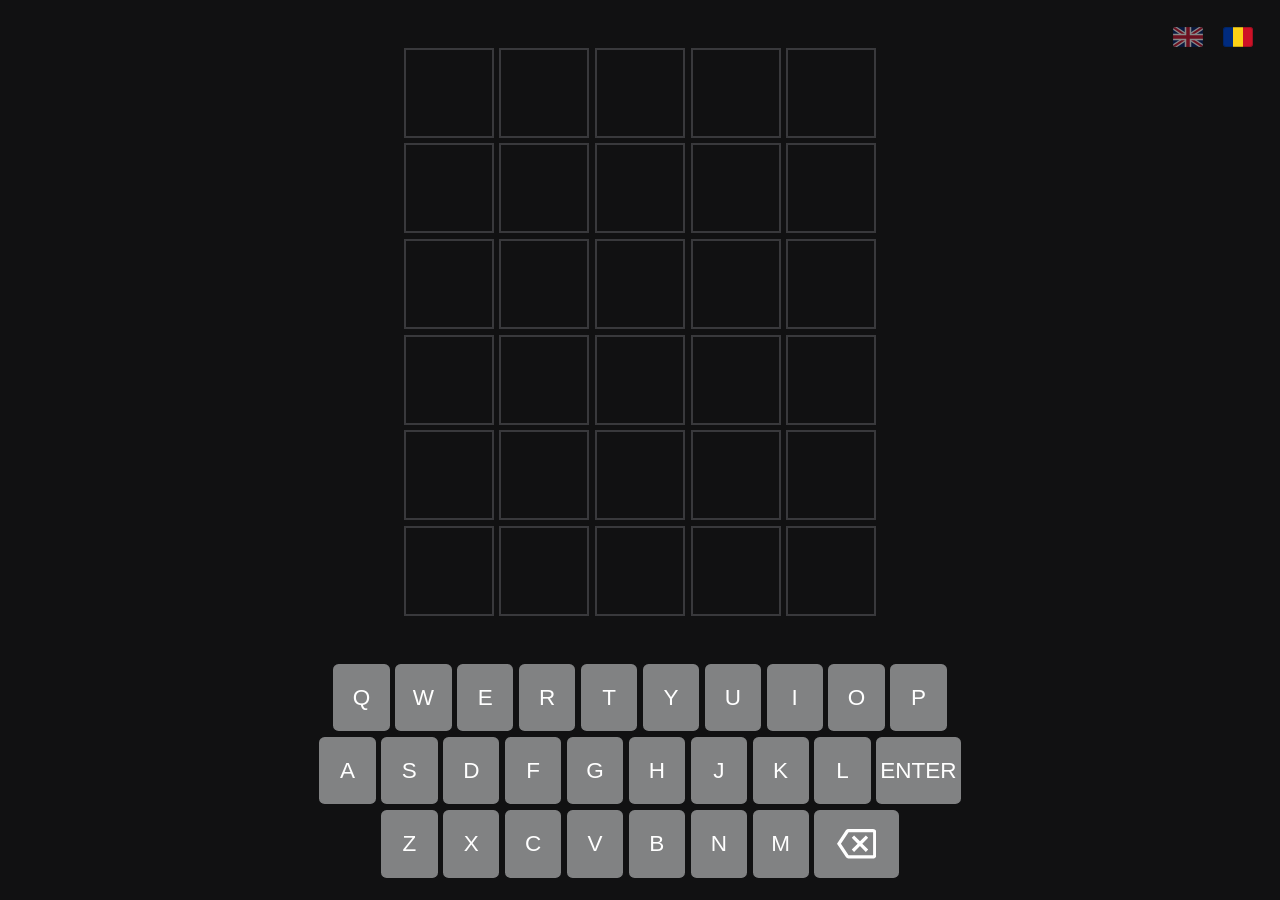
==== index-ro.html @ 26b3f4b2 "Multilanguage (ro/en) version" ====
<!doctype html>
<html lang="ro">
  <head>
    <meta charset="UTF-8" />
    <link rel="icon" href="favicon.ico" />
    <meta http-equiv="X-UA-Compatible" content="IE=edge" />
    <meta name="viewport" content="width=device-width, initial-scale=1.0" />
    <link rel="stylesheet" href="styles.css" />
    <script src="words-ro.js" defer></script>
    <script src="script.js" defer></script>
    <title>Ghicește cuvântul 😀</title>
  </head>

  <body>
    <nav class="language-switcher" aria-label="Select language">
      <a class="language-link inactive" href="index.html" aria-label="English version">
        <img src="gb.svg" alt="" width="30" height="20" />
      </a>
      <span class="language-link active" aria-current="page" aria-label="Versiunea în limba română">
        <img src="ro.svg" alt="" width="30" height="20" />
      </span>
    </nav>
    <div class="alert-container" data-alert-container></div>
    <div data-guess-grid class="guess-grid">
      <div class="tile"></div>
      <div class="tile"></div>
      <div class="tile"></div>
      <div class="tile"></div>
      <div class="tile"></div>
      <div class="tile"></div>
      <div class="tile"></div>
      <div class="tile"></div>
      <div class="tile"></div>
      <div class="tile"></div>
      <div class="tile"></div>
      <div class="tile"></div>
      <div class="tile"></div>
      <div class="tile"></div>
      <div class="tile"></div>
      <div class="tile"></div>
      <div class="tile"></div>
      <div class="tile"></div>
      <div class="tile"></div>
      <div class="tile"></div>
      <div class="tile"></div>
      <div class="tile"></div>
      <div class="tile"></div>
      <div class="tile"></div>
      <div class="tile"></div>
      <div class="tile"></div>
      <div class="tile"></div>
      <div class="tile"></div>
      <div class="tile"></div>
      <div class="tile"></div>
    </div>
    <div data-keyboard class="keyboard">
      <div class="keyboard-row">
        <button class="key" data-key="Q">Q</button>
        <button class="key" data-key="W">W</button>
        <button class="key" data-key="E">E</button>
        <button class="key" data-key="R">R</button>
        <button class="key" data-key="T">T</button>
        <button class="key" data-key="Y">Y</button>
        <button class="key" data-key="U">U</button>
        <button class="key" data-key="I">I</button>
        <button class="key" data-key="O">O</button>
        <button class="key" data-key="P">P</button>
      </div>
      <div class="keyboard-row">
        <button class="key" data-key="A">A</button>
        <button class="key" data-key="S">S</button>
        <button class="key" data-key="D">D</button>
        <button class="key" data-key="F">F</button>
        <button class="key" data-key="G">G</button>
        <button class="key" data-key="H">H</button>
        <button class="key" data-key="J">J</button>
        <button class="key" data-key="K">K</button>
        <button class="key" data-key="L">L</button>
        <button data-enter class="key large">ENTER</button>
      </div>
      <div class="keyboard-row">
        <button class="key" data-key="Z">Z</button>
        <button class="key" data-key="X">X</button>
        <button class="key" data-key="C">C</button>
        <button class="key" data-key="V">V</button>
        <button class="key" data-key="B">B</button>
        <button class="key" data-key="N">N</button>
        <button class="key" data-key="M">M</button>
        <button data-delete class="key large">
          <!-- DELETE key -->
          <svg xmlns="http://www.w3.org/2000/svg" height="12" viewBox="0 0 24 24" width="24">
            <path
              data-delete
              fill="var(--color-tone-1)"
              d="M22 3H7c-.69 0-1.23.35-1.59.88L0 12l5.41 8.11c.36.53.9.89 1.59.89h15c1.1 0 2-.9 2-2V5c0-1.1-.9-2-2-2zm0 16H7.07L2.4 12l4.66-7H22v14zm-11.59-2L14 13.41 17.59 17 19 15.59 15.41 12 19 8.41 17.59 7 14 10.59 10.41 7 9 8.41 12.59 12 9 15.59z"
            ></path>
          </svg>
        </button>
      </div>
    </div>
  </body>
</html>
---- styles.css ----
*,
*::after,
*::before {
  box-sizing: border-box;
  font-family: Arial, Helvetica, sans-serif;
}

body {
  background-color: hsl(240, 3%, 7%);
  display: flex;
  flex-direction: column;
  min-height: 100vh;
  margin: 0;
  padding: 1em;
  font-size: clamp(0.5rem, 2.5vmin, 1.5rem);
}

.language-switcher {
  position: fixed;
  top: 1em;
  right: 1em;
  z-index: 1;
  display: flex;
  gap: 0.5em;
}

.language-link {
  display: flex;
  padding: 0.2em;
  border-radius: 0.25em;
}

.language-link:hover,
.language-link:focus-visible {
  background-color: hsl(0 0% 100% / 15%);
}

.language-link[aria-current="page"] {
  cursor: default;
}

.language-link img {
  display: block;
}

.language-link.inactive img {
  opacity: 50%;
}
.language-link.inactive:hover img {
  opacity: 100%;
  cursor: pointer;
}

.keyboard {
  display: flex;
  flex-direction: column;
  align-items: center;
  gap: 0.25em;
}

.keyboard-row {
  display: flex;
  justify-content: center;
  gap: 0.25em;
  height: 3em;
}

.key {
  font-size: inherit;
  width: 2.5em;
  border: none;
  padding: 0;
  display: flex;
  justify-content: center;
  align-items: center;
  background-color: hsl(
    var(--hue, 200),
    var(--saturation, 1%),
    calc(var(--lightness--offset, 0%) + var(--lightness, 51%))
  );
  color: white;
  fill: white; /* fost delete button */
  border-radius: 0.25em;
  cursor: pointer;
  user-select: none;
}

.key.large {
  width: 3.75em;
}

.key > svg {
  width: 1.75em;
  height: 1.75em;
}

.key:hover,
.key:focus {
  --lightness--offset: 15%;
}

.key.wrong {
  --lightness: 23%;
}

.key.wrong-location {
  --hue: 49;
  --saturation: 51%;
  --lightness: 47%;
}

.key.correct {
  --hue: 115;
  --saturation: 29%;
  --lightness: 43%;
}

.guess-grid {
  display: grid;
  justify-content: center;
  align-content: center;
  flex-grow: 1;
  grid-template-columns: repeat(5, 4em);
  grid-template-rows: repeat(6, 4em);
  gap: 0.25em;
  margin-bottom: 1em;
}

.tile {
  font-size: 2em;
  color: white;
  border: 0.05em solid hsl(240, 2%, 23%);
  text-transform: uppercase;
  font-weight: bold;
  display: flex;
  justify-content: center;
  align-items: center;
  user-select: none;
  transition: transform 250ms linear;
}

.tile[data-state="active"] {
  border-color: hsl(200, 1%, 34%);
}

.tile[data-state="wrong"] {
  border: none;
  background-color: hsl(240, 2%, 23%);
}

.tile[data-state="wrong-location"] {
  border: none;
  background-color: hsl(49, 51%, 47%);
}

.tile[data-state="correct"] {
  border: none;
  background-color: hsl(115, 29%, 43%);
}

.tile.flip {
  transform: rotateX(90deg);
}

.tile.shake {
  animation: shake 250ms ease-in-out;
}
@keyframes shake {
  10% {
    transform: translateX(-5%);
  }
  30% {
    transform: translateX(5%);
  }
  50% {
    transform: translateX(-7.5%);
  }
  70% {
    transform: translateX(7.5%);
  }
  90% {
    transform: translateX(-5%);
  }
  100% {
    transform: translateX(0%);
  }
}

.tile.dance {
  animation: dance 500ms ease-in-out;
}
@keyframes dance {
  20% {
    transform: translateY(-50%);
  }
  40% {
    transform: translateY(5%);
  }
  60% {
    transform: translateY(-25%);
  }
  80% {
    transform: translateY(-3%);
  }
  90% {
    transform: translateY(-5%);
  }
  100% {
    transform: translateY(0%);
  }
}

.alert-container {
  position: fixed;
  top: 10vh;
  left: 50vw;
  transform: translateX(-50%);
  z-index: 1;
  display: flex;
  flex-direction: column;
  align-items: center;
}

.alert {
  pointer-events: none;
  background-color: hsl(204, 7%, 85%);
  padding: 0.75em;
  border-radius: 0.25em;
  opacity: 1;
  transition: opacity 500ms ease-in-out;
  margin-bottom: 0.5em;
}

.alert:last-child {
  margin-bottom: 0;
}

.alert.hide {
  opacity: 0;
}
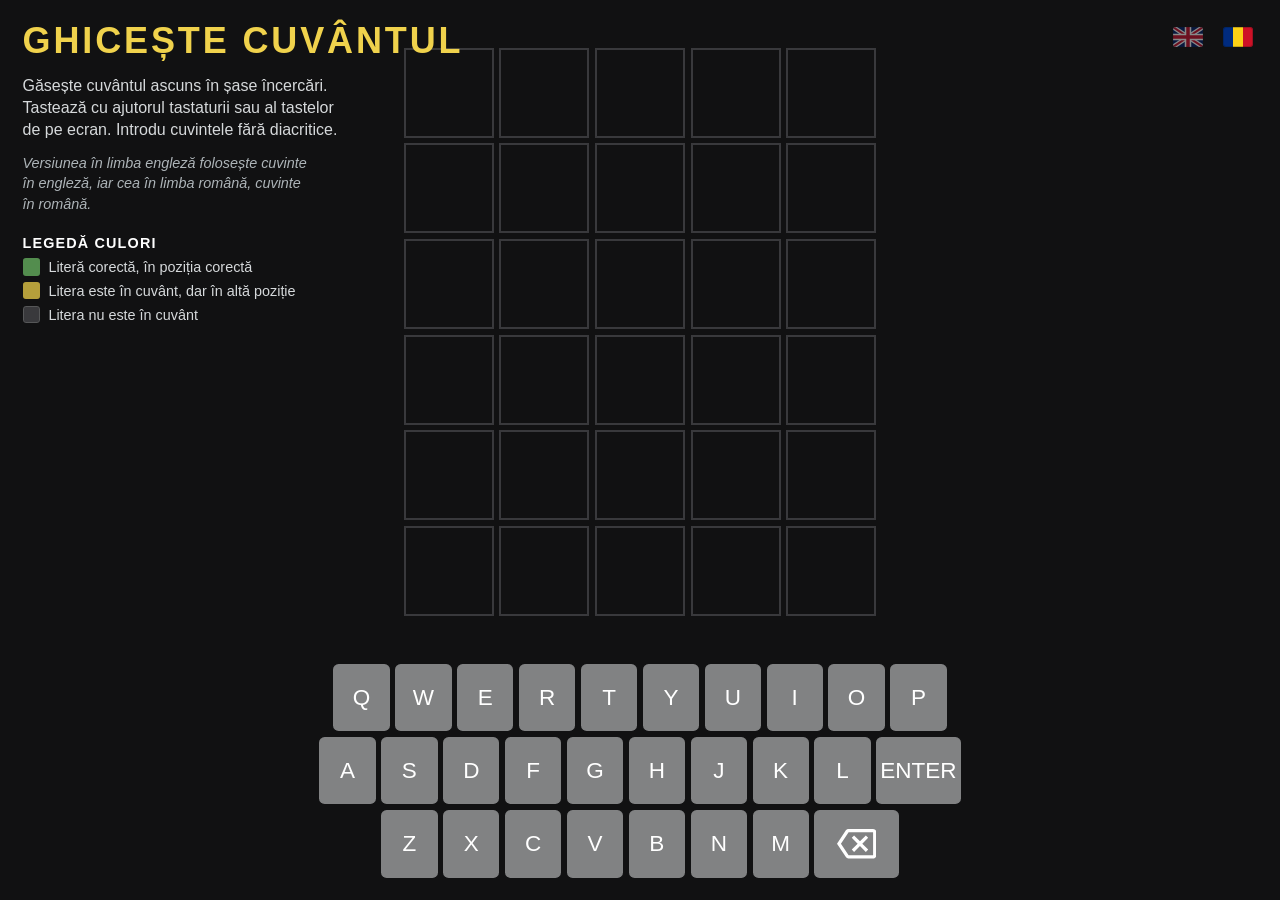
==== commit 11f32ea2: "Merge branch 'master' of https://github.com/claudiutamas/HiddenWords" ====
--- a/index-ro.html
+++ b/index-ro.html
@@ -12,6 +12,21 @@
   </head>
 
   <body>
+    <header class="game-header">
+      <h1 class="page-title">Ghicește cuvântul</h1>
+      <p class="game-description">
+        Găsește cuvântul ascuns în șase încercări. Tastează cu ajutorul tastaturii sau al tastelor de pe ecran. Introdu cuvintele fără diacritice.
+      </p>
+      <p class="game-language-note">Versiunea în limba engleză folosește cuvinte în engleză, iar cea în limba română, cuvinte în română.</p>
+      <section class="color-legend" aria-labelledby="legend-title">
+        <h2 id="legend-title">Legedă culori</h2>
+        <ul>
+          <li><span class="legend-color correct" aria-hidden="true"></span>Literă corectă, în poziția corectă</li>
+          <li><span class="legend-color wrong-location" aria-hidden="true"></span>Litera este în cuvânt, dar în altă poziție</li>
+          <li><span class="legend-color wrong" aria-hidden="true"></span>Litera nu este în cuvânt</li>
+        </ul>
+      </section>
+    </header>
     <nav class="language-switcher" aria-label="Select language">
       <a class="language-link inactive" href="index.html" aria-label="English version">
         <img src="gb.svg" alt="" width="30" height="20" />
--- a/styles.css
+++ b/styles.css
@@ -22,6 +22,89 @@
   z-index: 1;
   display: flex;
   gap: 0.5em;
+}
+
+.game-header {
+  position: fixed;
+  top: 1em;
+  left: 1em;
+  z-index: 1;
+}
+
+.page-title {
+  margin: 0;
+  color: hsl(49, 85%, 62%);
+  font-size: clamp(1.25rem, 4vmin, 2.5rem);
+  font-weight: 800;
+  letter-spacing: 0.08em;
+  line-height: 1;
+  text-transform: uppercase;
+  text-shadow: 0.08em 0.08em 0 hsl(115, 29%, 28%), 0 0 0.4em hsl(49, 85%, 62% / 35%);
+}
+
+.game-description {
+  max-width: 20em;
+  margin: 1em 0 0;
+  color: hsl(204, 7%, 85%);
+  font-size: clamp(0.7rem, 2vmin, 1rem);
+  line-height: 1.4;
+}
+
+.game-language-note {
+  max-width: 20em;
+  margin: 0.8em 0 0;
+  color: hsl(204, 7%, 70%);
+  font-size: clamp(0.65rem, 1.8vmin, 0.9rem);
+  font-style: italic;
+  line-height: 1.4;
+}
+
+.color-legend {
+  margin-top: 1.5em;
+  color: hsl(204, 7%, 85%);
+  font-size: clamp(0.65rem, 1.8vmin, 0.9rem);
+}
+
+.color-legend h2 {
+  margin: 0 0 0.5em;
+  color: white;
+  font-size: 1em;
+  text-transform: uppercase;
+  letter-spacing: 0.08em;
+}
+
+.color-legend ul {
+  display: grid;
+  gap: 0.45em;
+  margin: 0;
+  padding: 0;
+  list-style: none;
+}
+
+.color-legend li {
+  display: flex;
+  align-items: center;
+  gap: 0.6em;
+}
+
+.legend-color {
+  width: 1.2em;
+  height: 1.2em;
+  border-radius: 0.2em;
+  flex: 0 0 auto;
+}
+
+.legend-color.correct {
+  background-color: hsl(115, 29%, 43%);
+}
+
+.legend-color.wrong-location {
+  background-color: hsl(49, 51%, 47%);
+}
+
+.legend-color.wrong {
+  background-color: hsl(240, 2%, 23%);
+  border: 0.05em solid hsl(200, 1%, 34%);
 }
 
 .language-link {
